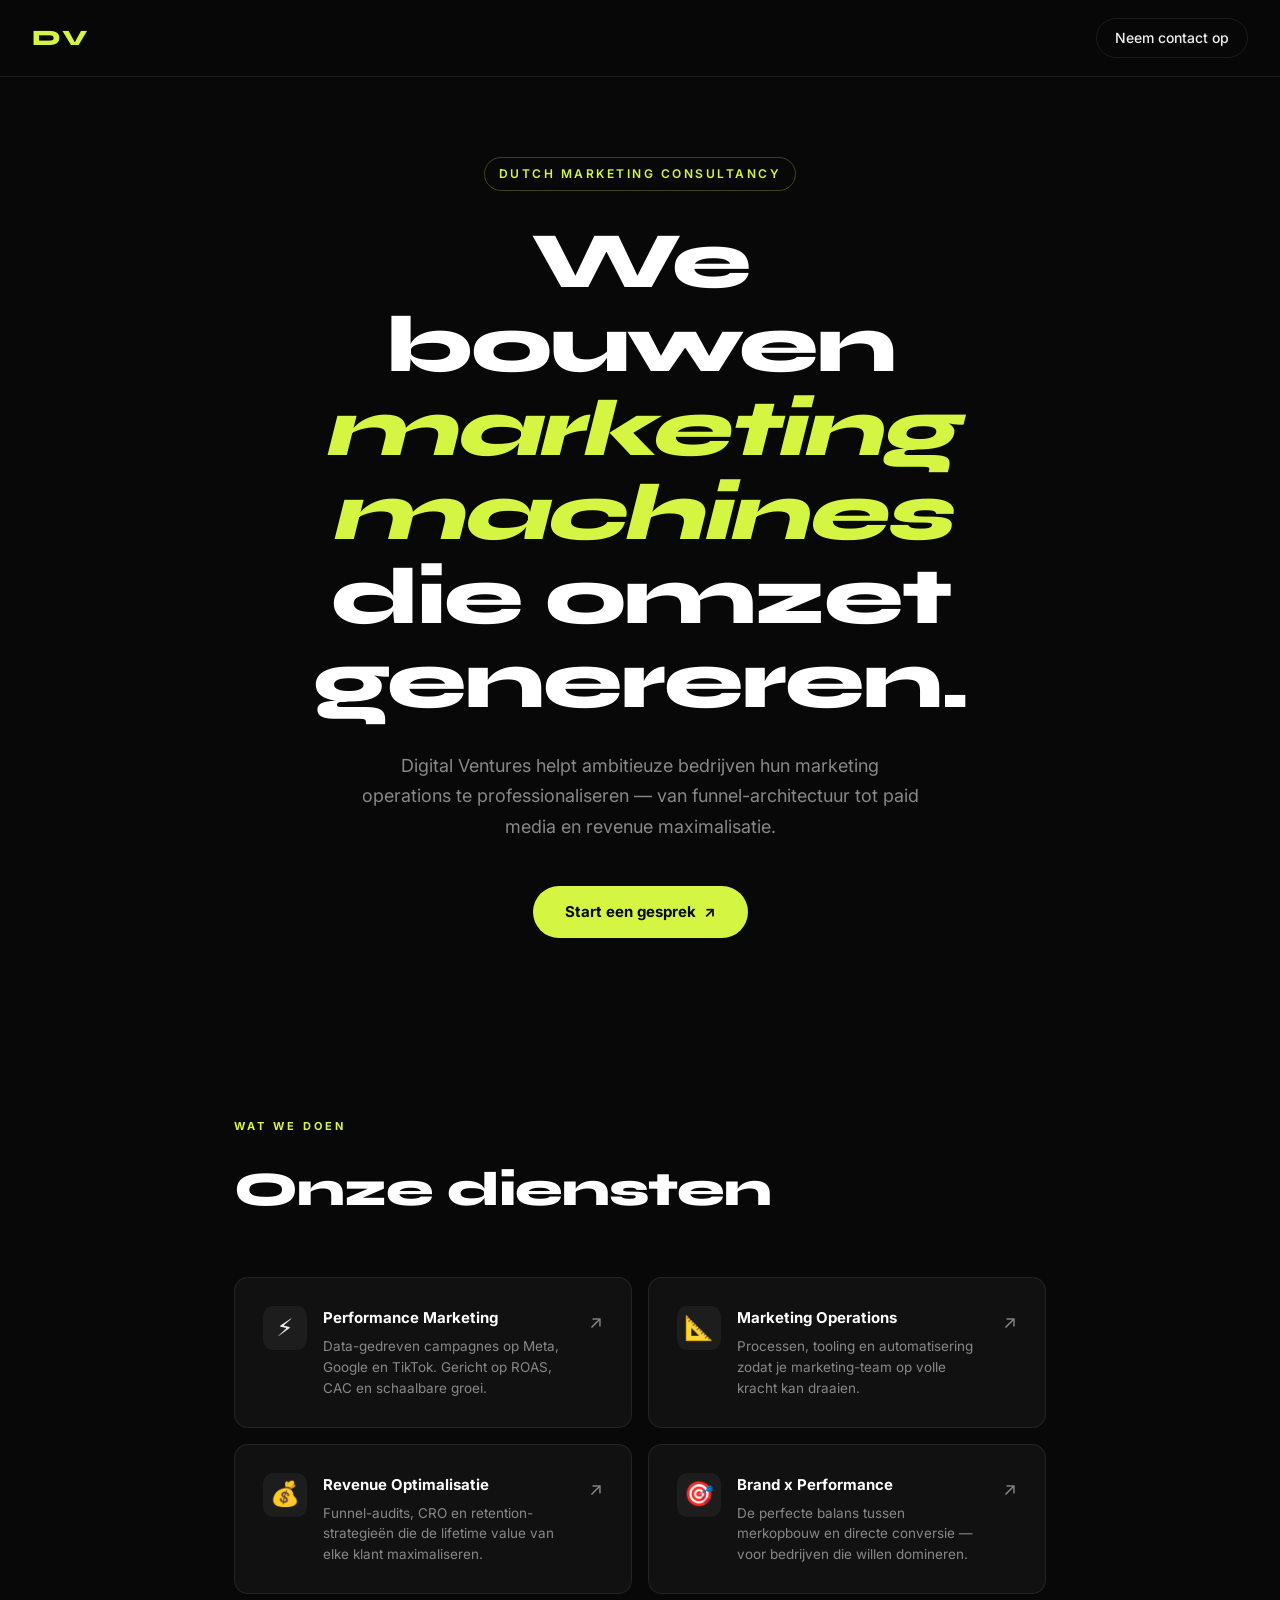
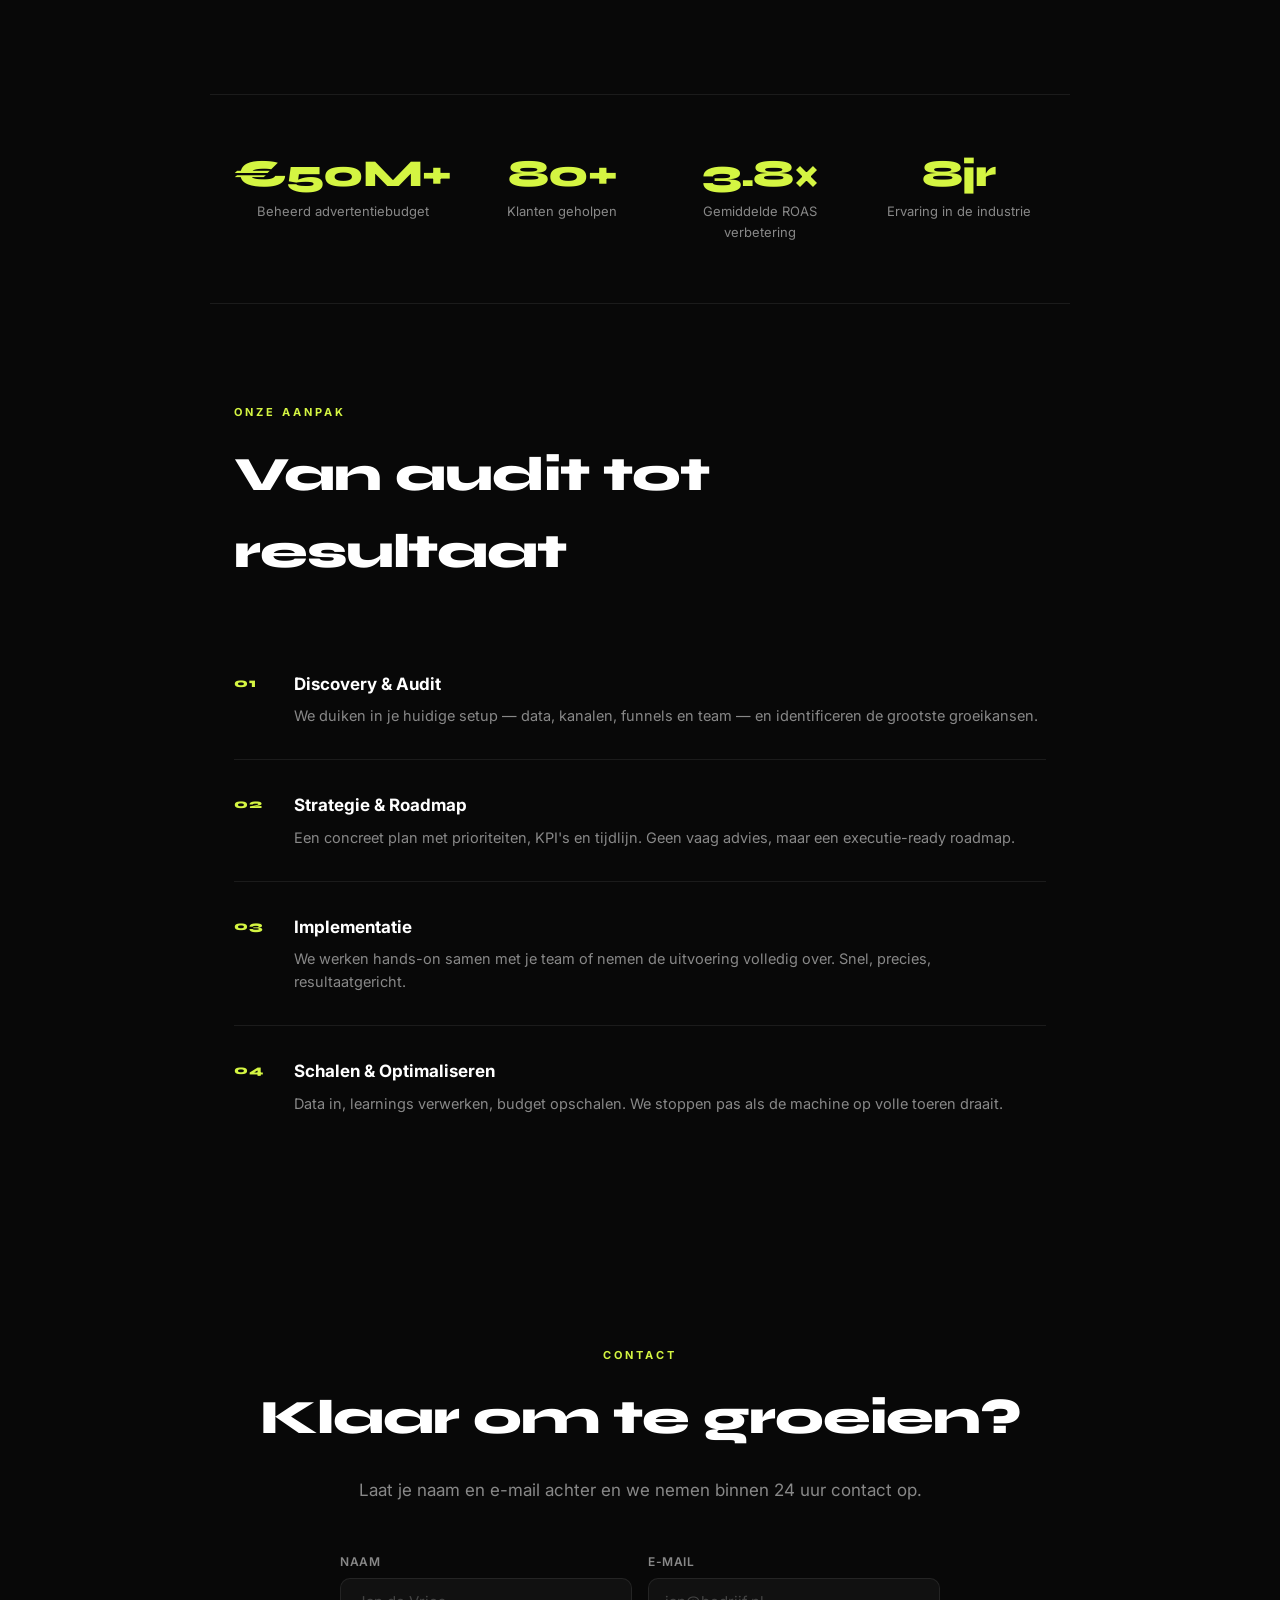
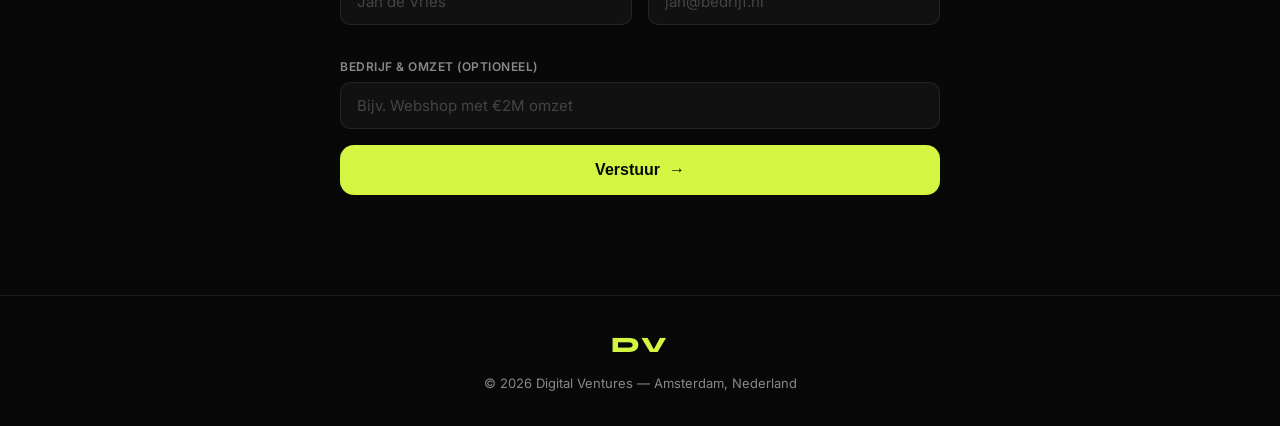
==== index.html @ c2ed2580 "Initial commit: Digital Ventures website Dark-themed single-page site for Dutch marketing ops consul" ====
<!DOCTYPE html>
<html lang="nl">
<head>
  <meta charset="UTF-8" />
  <meta name="viewport" content="width=device-width, initial-scale=1.0" />
  <title>Digital Ventures — High-Revenue Marketing Ops</title>
  <link rel="stylesheet" href="style.css" />
  <link rel="preconnect" href="https://fonts.googleapis.com" />
  <link rel="preconnect" href="https://fonts.gstatic.com" crossorigin />
  <link href="https://fonts.googleapis.com/css2?family=Inter:wght@300;400;500;600;700&family=Syne:wght@700;800&display=swap" rel="stylesheet" />
</head>
<body>

  <!-- NAV -->
  <nav>
    <span class="logo">DV</span>
    <a href="#contact" class="nav-cta">Neem contact op</a>
  </nav>

  <!-- HERO -->
  <section class="hero">
    <div class="hero-inner">
      <p class="eyebrow">Dutch Marketing Consultancy</p>
      <h1>We bouwen<br /><em>marketing machines</em><br />die omzet genereren.</h1>
      <p class="subtitle">Digital Ventures helpt ambitieuze bedrijven hun marketing operations te professionaliseren — van funnel-architectuur tot paid media en revenue maximalisatie.</p>
      <a href="#contact" class="btn-primary">Start een gesprek &nbsp;↗</a>
    </div>
  </section>

  <!-- SERVICES -->
  <section class="section" id="services">
    <p class="section-label">Wat we doen</p>
    <h2>Onze diensten</h2>
    <div class="cards">

      <div class="card">
        <div class="card-icon">⚡</div>
        <div class="card-body">
          <h3>Performance Marketing</h3>
          <p>Data-gedreven campagnes op Meta, Google en TikTok. Gericht op ROAS, CAC en schaalbare groei.</p>
        </div>
        <span class="arrow">↗</span>
      </div>

      <div class="card">
        <div class="card-icon">📐</div>
        <div class="card-body">
          <h3>Marketing Operations</h3>
          <p>Processen, tooling en automatisering zodat je marketing-team op volle kracht kan draaien.</p>
        </div>
        <span class="arrow">↗</span>
      </div>

      <div class="card">
        <div class="card-icon">💰</div>
        <div class="card-body">
          <h3>Revenue Optimalisatie</h3>
          <p>Funnel-audits, CRO en retention-strategieën die de lifetime value van elke klant maximaliseren.</p>
        </div>
        <span class="arrow">↗</span>
      </div>

      <div class="card">
        <div class="card-icon">🎯</div>
        <div class="card-body">
          <h3>Brand x Performance</h3>
          <p>De perfecte balans tussen merkopbouw en directe conversie — voor bedrijven die willen domineren.</p>
        </div>
        <span class="arrow">↗</span>
      </div>

    </div>
  </section>

  <!-- STATS -->
  <section class="section stats-section">
    <div class="stats">
      <div class="stat">
        <span class="stat-num">€50M+</span>
        <span class="stat-label">Beheerd advertentiebudget</span>
      </div>
      <div class="stat">
        <span class="stat-num">80+</span>
        <span class="stat-label">Klanten geholpen</span>
      </div>
      <div class="stat">
        <span class="stat-num">3.8×</span>
        <span class="stat-label">Gemiddelde ROAS verbetering</span>
      </div>
      <div class="stat">
        <span class="stat-num">8jr</span>
        <span class="stat-label">Ervaring in de industrie</span>
      </div>
    </div>
  </section>

  <!-- HOW IT WORKS -->
  <section class="section" id="aanpak">
    <p class="section-label">Onze aanpak</p>
    <h2>Van audit tot resultaat</h2>
    <div class="steps">
      <div class="step">
        <span class="step-num">01</span>
        <div>
          <h4>Discovery &amp; Audit</h4>
          <p>We duiken in je huidige setup — data, kanalen, funnels en team — en identificeren de grootste groeikansen.</p>
        </div>
      </div>
      <div class="step">
        <span class="step-num">02</span>
        <div>
          <h4>Strategie &amp; Roadmap</h4>
          <p>Een concreet plan met prioriteiten, KPI's en tijdlijn. Geen vaag advies, maar een executie-ready roadmap.</p>
        </div>
      </div>
      <div class="step">
        <span class="step-num">03</span>
        <div>
          <h4>Implementatie</h4>
          <p>We werken hands-on samen met je team of nemen de uitvoering volledig over. Snel, precies, resultaatgericht.</p>
        </div>
      </div>
      <div class="step">
        <span class="step-num">04</span>
        <div>
          <h4>Schalen &amp; Optimaliseren</h4>
          <p>Data in, learnings verwerken, budget opschalen. We stoppen pas als de machine op volle toeren draait.</p>
        </div>
      </div>
    </div>
  </section>

  <!-- CONTACT -->
  <section class="section contact-section" id="contact">
    <p class="section-label">Contact</p>
    <h2>Klaar om te groeien?</h2>
    <p class="contact-sub">Laat je naam en e-mail achter en we nemen binnen 24 uur contact op.</p>
    <form class="contact-form" onsubmit="handleSubmit(event)">
      <div class="form-row">
        <div class="form-group">
          <label for="name">Naam</label>
          <input type="text" id="name" placeholder="Jan de Vries" required />
        </div>
        <div class="form-group">
          <label for="email">E-mail</label>
          <input type="email" id="email" placeholder="jan@bedrijf.nl" required />
        </div>
      </div>
      <div class="form-group">
        <label for="company">Bedrijf &amp; omzet (optioneel)</label>
        <input type="text" id="company" placeholder="Bijv. Webshop met €2M omzet" />
      </div>
      <button type="submit" class="btn-primary full-width">Verstuur &nbsp;→</button>
      <p class="form-success" id="form-success">Bedankt! We nemen snel contact op.</p>
    </form>
  </section>

  <!-- FOOTER -->
  <footer>
    <span class="logo">DV</span>
    <p>© 2026 Digital Ventures — Amsterdam, Nederland</p>
  </footer>

  <script>
    function handleSubmit(e) {
      e.preventDefault();
      document.getElementById('form-success').style.display = 'block';
      e.target.reset();
    }
  </script>

</body>
</html>
---- style.css ----
/* ── Reset & Base ── */
*, *::before, *::after { box-sizing: border-box; margin: 0; padding: 0; }

:root {
  --bg: #080808;
  --bg-card: #111111;
  --bg-card-hover: #181818;
  --border: rgba(255,255,255,0.08);
  --text: #f0f0f0;
  --muted: #888;
  --accent: #d4f542;      /* lime yellow — high-energy accent */
  --accent-dark: #b8d930;
  --radius: 14px;
  --max: 860px;
}

html { scroll-behavior: smooth; }

body {
  background: var(--bg);
  color: var(--text);
  font-family: 'Inter', system-ui, sans-serif;
  font-size: 16px;
  line-height: 1.6;
  -webkit-font-smoothing: antialiased;
}

/* ── Nav ── */
nav {
  position: sticky;
  top: 0;
  z-index: 100;
  display: flex;
  align-items: center;
  justify-content: space-between;
  padding: 18px 32px;
  background: rgba(8,8,8,0.85);
  backdrop-filter: blur(12px);
  border-bottom: 1px solid var(--border);
}

.logo {
  font-family: 'Syne', sans-serif;
  font-size: 22px;
  font-weight: 800;
  color: var(--accent);
  letter-spacing: 2px;
}

.nav-cta {
  font-size: 14px;
  font-weight: 500;
  color: var(--text);
  text-decoration: none;
  padding: 8px 18px;
  border: 1px solid var(--border);
  border-radius: 100px;
  transition: border-color 0.2s, color 0.2s;
}
.nav-cta:hover { border-color: var(--accent); color: var(--accent); }

/* ── Hero ── */
.hero {
  min-height: 88vh;
  display: flex;
  align-items: center;
  justify-content: center;
  padding: 80px 24px;
  text-align: center;
}

.hero-inner { max-width: 720px; }

.eyebrow {
  display: inline-block;
  font-size: 12px;
  font-weight: 600;
  letter-spacing: 2.5px;
  text-transform: uppercase;
  color: var(--accent);
  margin-bottom: 28px;
  padding: 6px 14px;
  border: 1px solid rgba(212,245,66,0.25);
  border-radius: 100px;
}

h1 {
  font-family: 'Syne', sans-serif;
  font-size: clamp(42px, 7vw, 80px);
  font-weight: 800;
  line-height: 1.05;
  letter-spacing: -2px;
  color: #fff;
  margin-bottom: 28px;
}

h1 em {
  font-style: italic;
  color: var(--accent);
}

.subtitle {
  font-size: 18px;
  color: var(--muted);
  max-width: 560px;
  margin: 0 auto 44px;
  line-height: 1.7;
}

/* ── Buttons ── */
.btn-primary {
  display: inline-block;
  background: var(--accent);
  color: #080808;
  font-size: 15px;
  font-weight: 700;
  text-decoration: none;
  padding: 14px 32px;
  border-radius: 100px;
  border: none;
  cursor: pointer;
  transition: background 0.2s, transform 0.15s;
}
.btn-primary:hover { background: var(--accent-dark); transform: translateY(-1px); }
.btn-primary.full-width { display: block; width: 100%; text-align: center; padding: 16px; border-radius: var(--radius); font-size: 16px; }

/* ── Sections ── */
.section {
  max-width: var(--max);
  margin: 0 auto;
  padding: 100px 24px;
}

.section-label {
  font-size: 11px;
  font-weight: 700;
  letter-spacing: 3px;
  text-transform: uppercase;
  color: var(--accent);
  margin-bottom: 16px;
}

h2 {
  font-family: 'Syne', sans-serif;
  font-size: clamp(30px, 4vw, 48px);
  font-weight: 800;
  letter-spacing: -1px;
  color: #fff;
  margin-bottom: 48px;
}

/* ── Cards ── */
.cards {
  display: grid;
  grid-template-columns: 1fr 1fr;
  gap: 16px;
}

@media (max-width: 600px) {
  .cards { grid-template-columns: 1fr; }
}

.card {
  display: flex;
  align-items: flex-start;
  gap: 16px;
  background: var(--bg-card);
  border: 1px solid var(--border);
  border-radius: var(--radius);
  padding: 28px;
  cursor: pointer;
  transition: background 0.2s, border-color 0.2s, transform 0.15s;
}
.card:hover {
  background: var(--bg-card-hover);
  border-color: rgba(212,245,66,0.2);
  transform: translateY(-2px);
}

.card-icon {
  font-size: 24px;
  flex-shrink: 0;
  width: 44px;
  height: 44px;
  display: flex;
  align-items: center;
  justify-content: center;
  background: rgba(255,255,255,0.05);
  border-radius: 10px;
}

.card-body { flex: 1; }

.card h3 {
  font-size: 15px;
  font-weight: 700;
  color: #fff;
  margin-bottom: 6px;
}

.card p {
  font-size: 13.5px;
  color: var(--muted);
  line-height: 1.55;
}

.arrow {
  color: var(--muted);
  font-size: 18px;
  flex-shrink: 0;
  margin-top: 2px;
  transition: color 0.2s;
}
.card:hover .arrow { color: var(--accent); }

/* ── Stats ── */
.stats-section {
  border-top: 1px solid var(--border);
  border-bottom: 1px solid var(--border);
  padding: 60px 24px;
}

.stats {
  display: grid;
  grid-template-columns: repeat(4, 1fr);
  gap: 24px;
  text-align: center;
}

@media (max-width: 600px) {
  .stats { grid-template-columns: 1fr 1fr; }
}

.stat-num {
  display: block;
  font-family: 'Syne', sans-serif;
  font-size: 38px;
  font-weight: 800;
  color: var(--accent);
  letter-spacing: -1px;
  line-height: 1;
  margin-bottom: 8px;
}

.stat-label {
  display: block;
  font-size: 13px;
  color: var(--muted);
}

/* ── Steps ── */
.steps {
  display: flex;
  flex-direction: column;
  gap: 0;
}

.step {
  display: flex;
  gap: 28px;
  align-items: flex-start;
  padding: 32px 0;
  border-bottom: 1px solid var(--border);
}
.step:last-child { border-bottom: none; }

.step-num {
  font-family: 'Syne', sans-serif;
  font-size: 13px;
  font-weight: 800;
  color: var(--accent);
  letter-spacing: 1px;
  flex-shrink: 0;
  width: 32px;
  margin-top: 2px;
}

.step h4 {
  font-size: 17px;
  font-weight: 700;
  color: #fff;
  margin-bottom: 6px;
}

.step p {
  font-size: 14.5px;
  color: var(--muted);
  line-height: 1.6;
}

/* ── Contact ── */
.contact-section {
  text-align: center;
}

.contact-sub {
  font-size: 17px;
  color: var(--muted);
  margin-top: -28px;
  margin-bottom: 48px;
}

.contact-form {
  max-width: 600px;
  margin: 0 auto;
  text-align: left;
}

.form-row {
  display: grid;
  grid-template-columns: 1fr 1fr;
  gap: 16px;
  margin-bottom: 16px;
}

@media (max-width: 560px) {
  .form-row { grid-template-columns: 1fr; }
}

.form-group {
  display: flex;
  flex-direction: column;
  gap: 6px;
  margin-bottom: 16px;
}

label {
  font-size: 12px;
  font-weight: 600;
  letter-spacing: 0.5px;
  color: var(--muted);
  text-transform: uppercase;
}

input {
  background: var(--bg-card);
  border: 1px solid var(--border);
  border-radius: 10px;
  padding: 13px 16px;
  color: var(--text);
  font-size: 15px;
  font-family: inherit;
  outline: none;
  transition: border-color 0.2s;
}
input::placeholder { color: #444; }
input:focus { border-color: rgba(212,245,66,0.4); }

.form-success {
  display: none;
  text-align: center;
  margin-top: 16px;
  color: var(--accent);
  font-size: 14px;
  font-weight: 600;
}

/* ── Footer ── */
footer {
  border-top: 1px solid var(--border);
  padding: 32px 24px;
  text-align: center;
  display: flex;
  flex-direction: column;
  align-items: center;
  gap: 10px;
}

footer p {
  font-size: 13px;
  color: var(--muted);
}
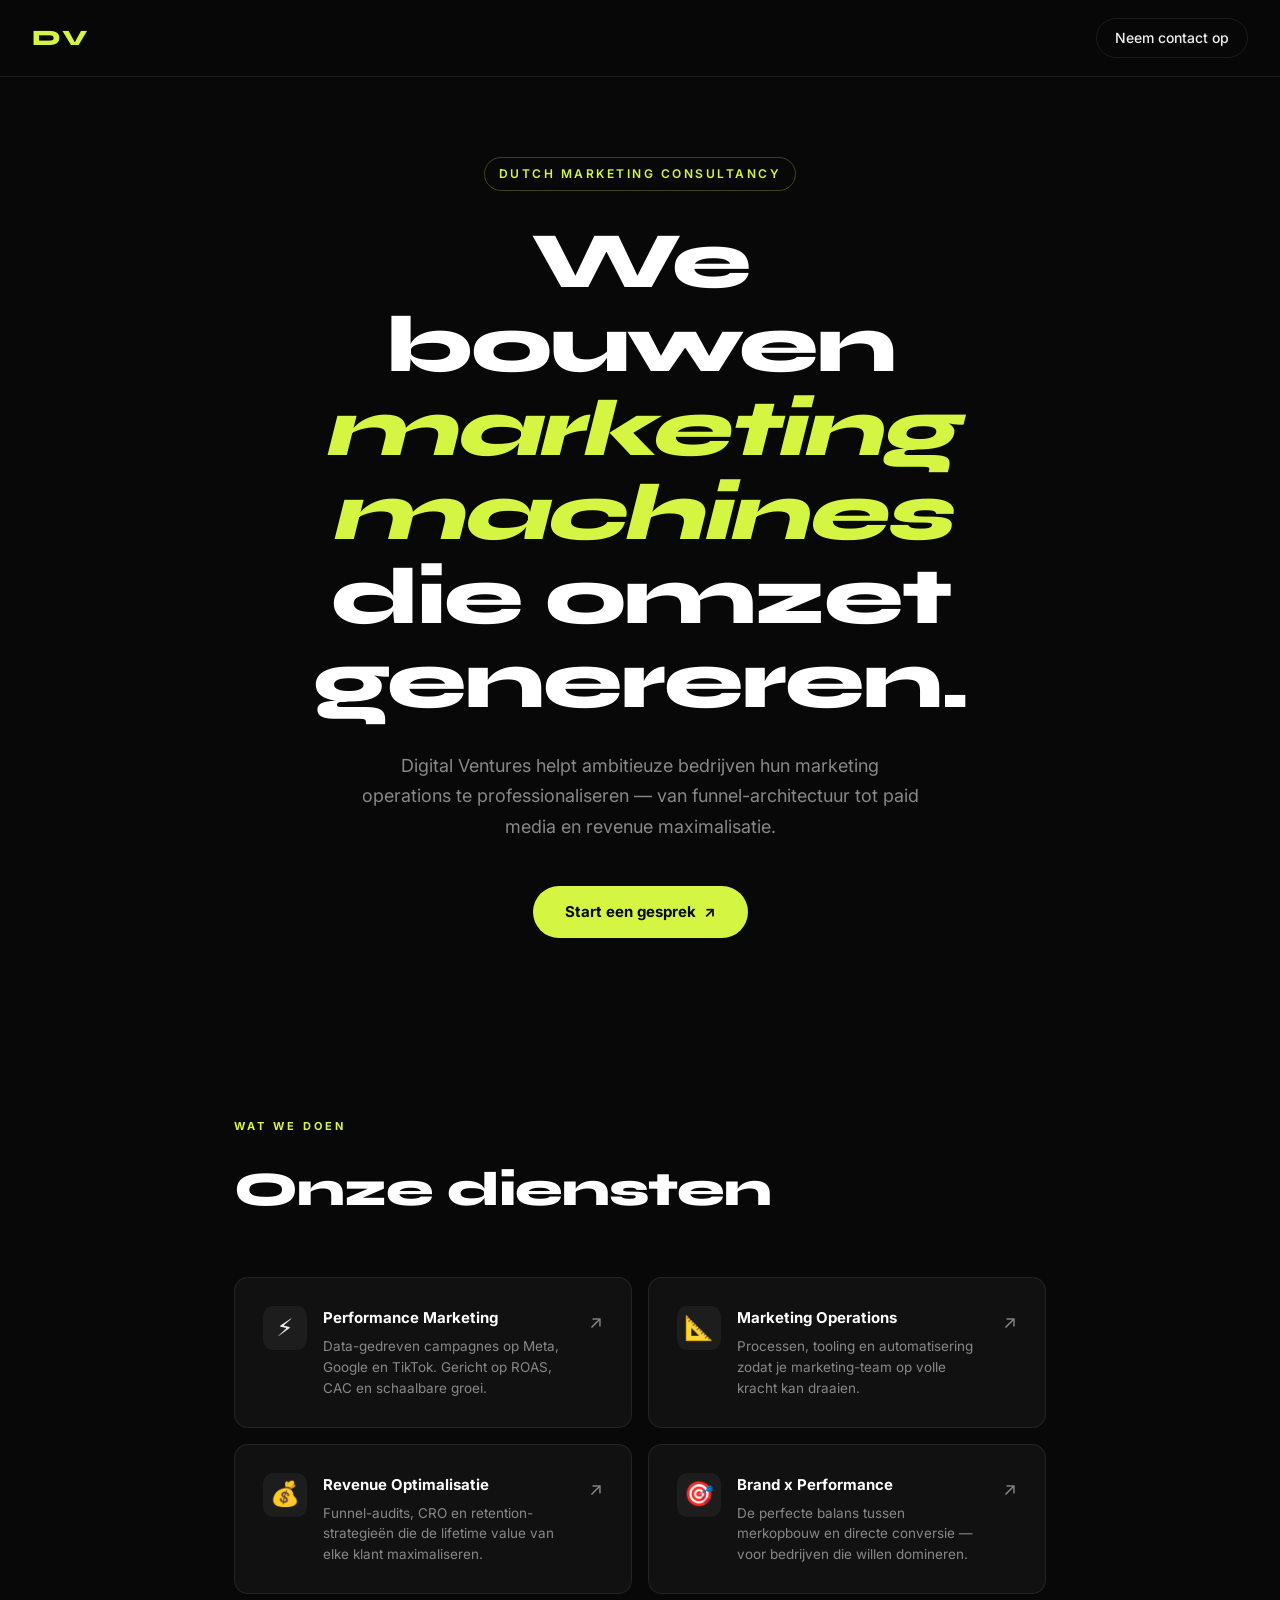
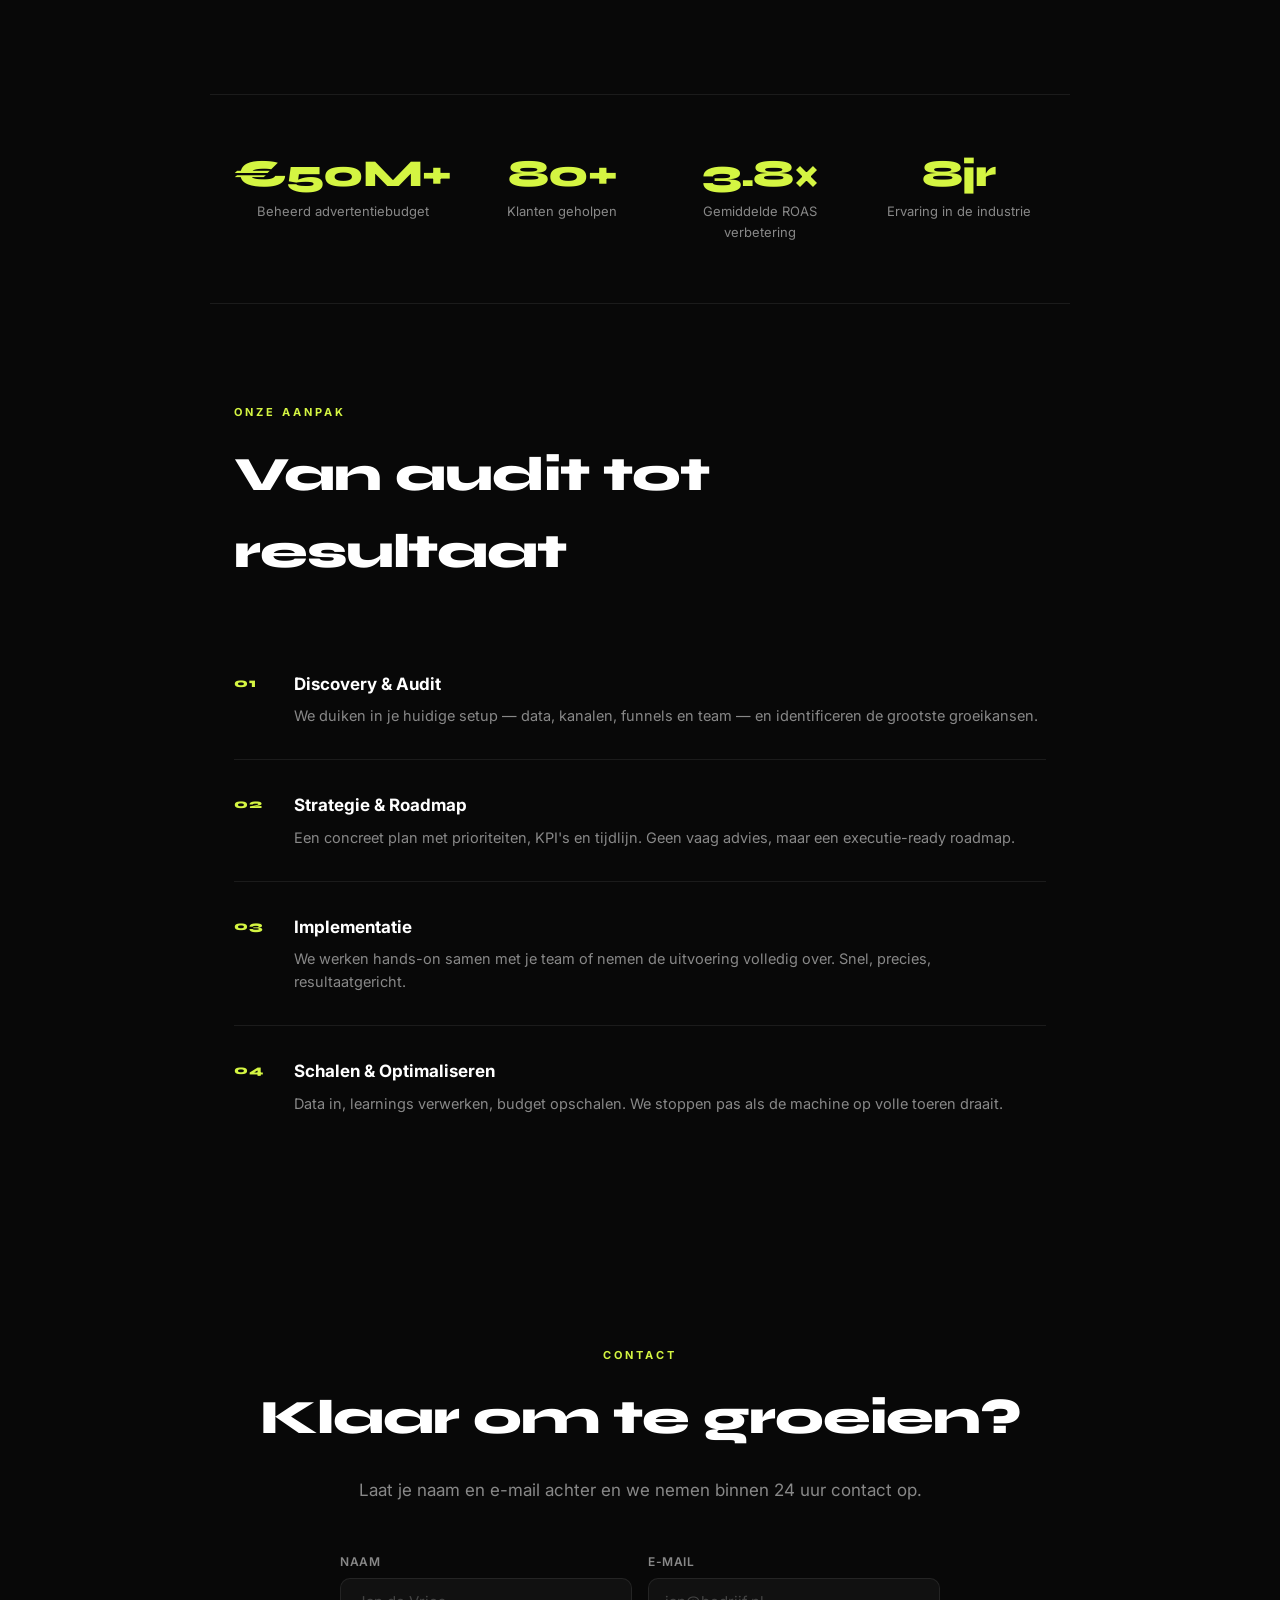
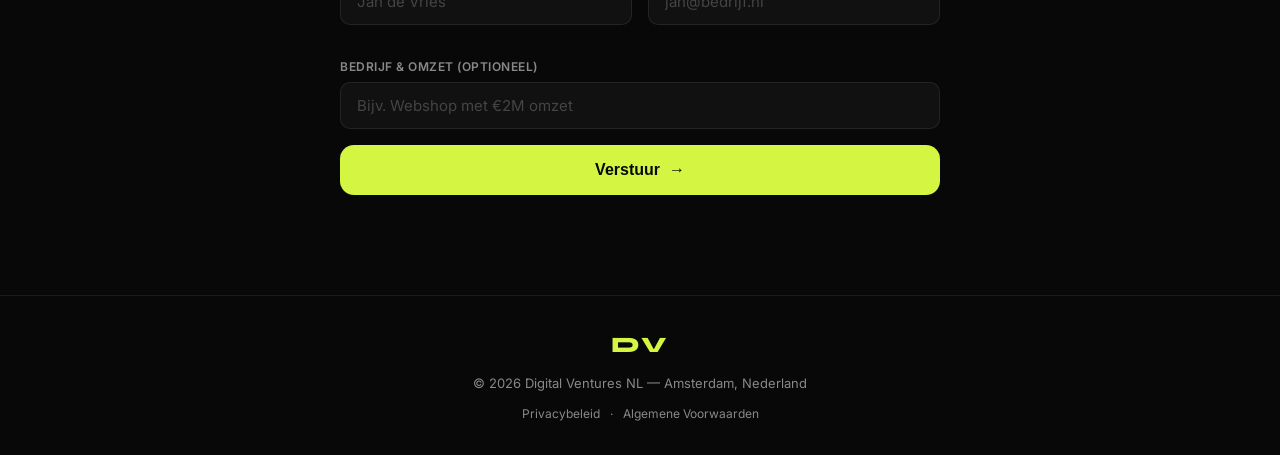
==== commit f0061ec4: "Add footer update and legal pages - Update footer to 'Digital Ventures NL' - Add privacy policy page" ====
--- a/index.html
+++ b/index.html
@@ -158,7 +158,12 @@
   <!-- FOOTER -->
   <footer>
     <span class="logo">DV</span>
-    <p>© 2026 Digital Ventures — Amsterdam, Nederland</p>
+    <p>© 2026 Digital Ventures NL — Amsterdam, Nederland</p>
+    <div class="footer-links">
+      <a href="/privacy-policy.html">Privacybeleid</a>
+      <span>·</span>
+      <a href="/terms.html">Algemene Voorwaarden</a>
+    </div>
   </footer>
 
   <script>
--- a/style.css
+++ b/style.css
@@ -370,3 +370,71 @@
   font-size: 13px;
   color: var(--muted);
 }
+
+.footer-links {
+  display: flex;
+  align-items: center;
+  gap: 10px;
+  font-size: 12px;
+  color: var(--muted);
+}
+
+.footer-links a {
+  color: var(--muted);
+  text-decoration: none;
+  transition: color 0.2s;
+}
+.footer-links a:hover { color: var(--accent); }
+
+/* ── Legal pages ── */
+.legal {
+  max-width: 680px;
+  margin: 0 auto;
+  padding: 80px 24px 120px;
+}
+
+.legal h1 {
+  font-family: 'Syne', sans-serif;
+  font-size: 40px;
+  font-weight: 800;
+  letter-spacing: -1px;
+  color: #fff;
+  margin-bottom: 8px;
+}
+
+.legal .updated {
+  font-size: 13px;
+  color: var(--muted);
+  margin-bottom: 56px;
+  display: block;
+}
+
+.legal h2 {
+  font-size: 18px;
+  font-weight: 700;
+  color: #fff;
+  margin-bottom: 10px;
+  letter-spacing: 0;
+}
+
+.legal p, .legal li {
+  font-size: 15px;
+  color: #aaa;
+  line-height: 1.75;
+  margin-bottom: 16px;
+}
+
+.legal ul {
+  padding-left: 20px;
+  margin-bottom: 16px;
+}
+
+.legal section {
+  margin-bottom: 48px;
+  padding-bottom: 48px;
+  border-bottom: 1px solid var(--border);
+}
+
+.legal section:last-child {
+  border-bottom: none;
+}
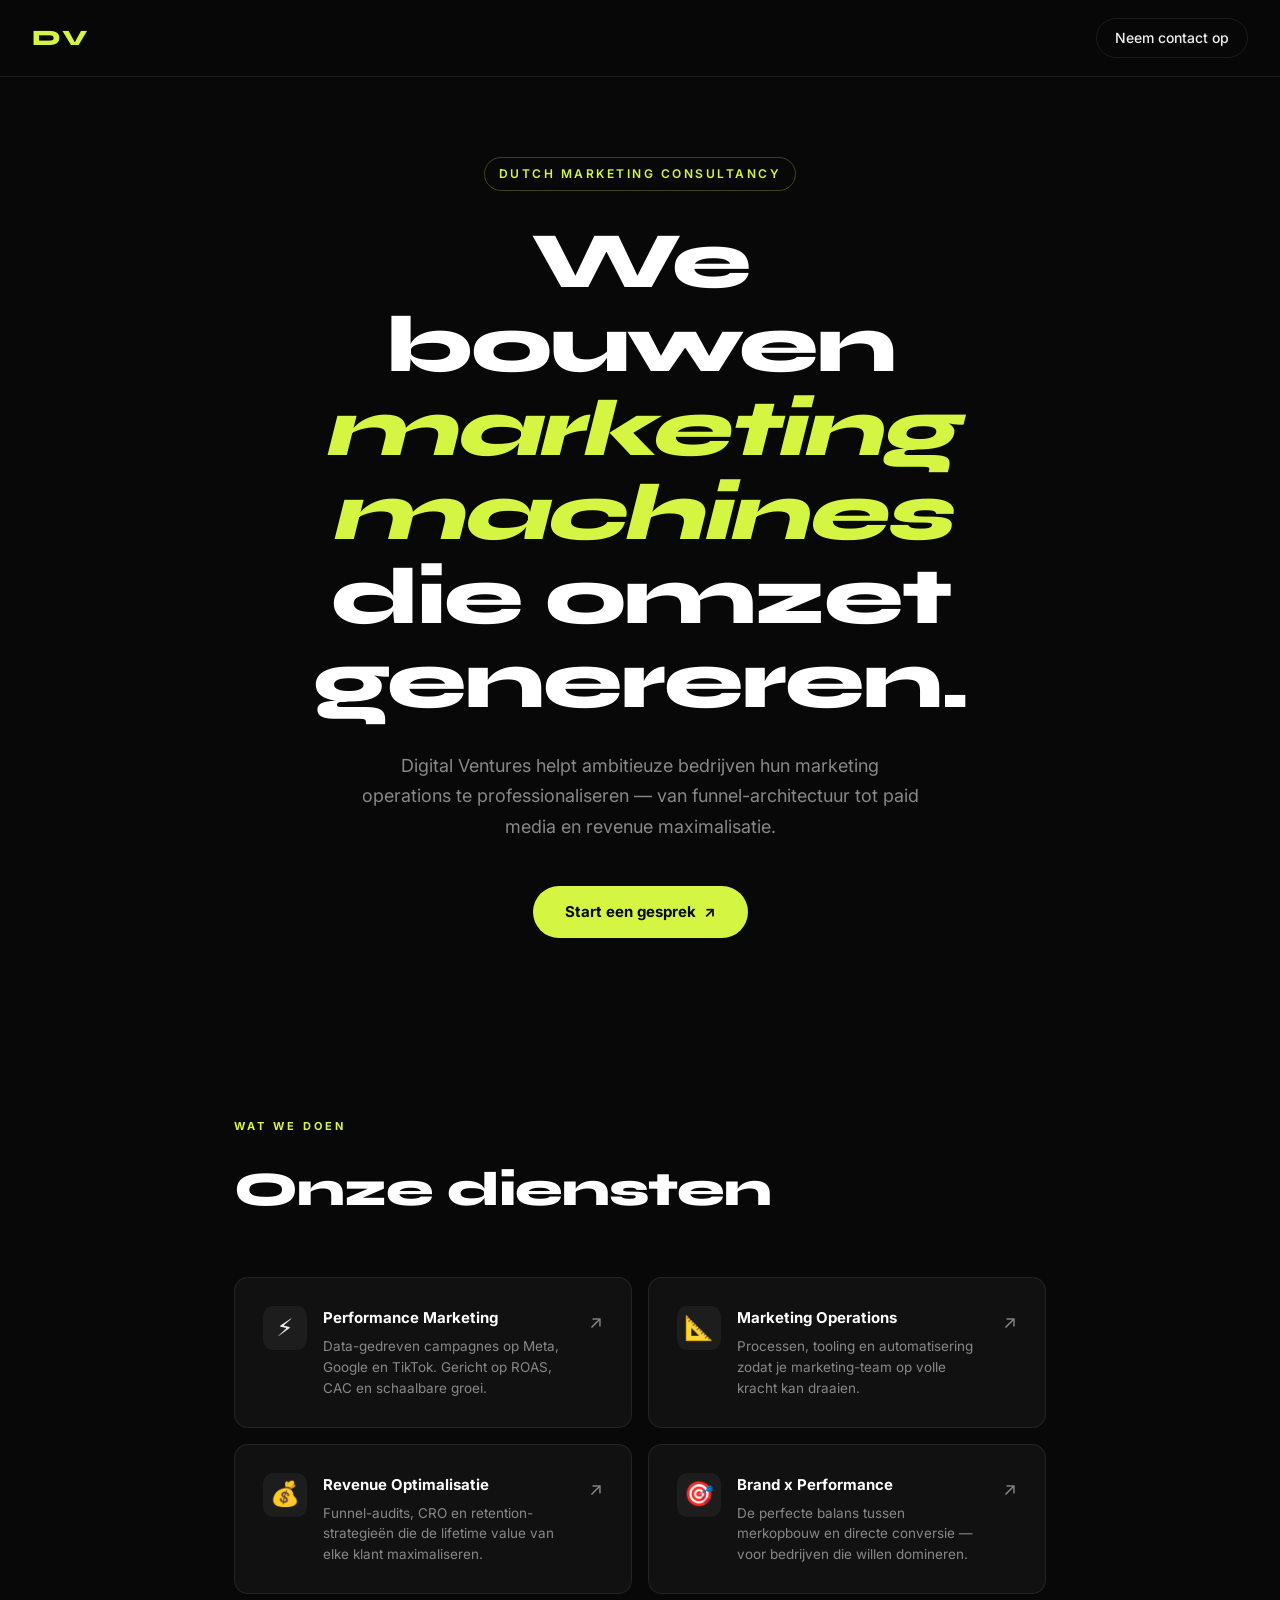
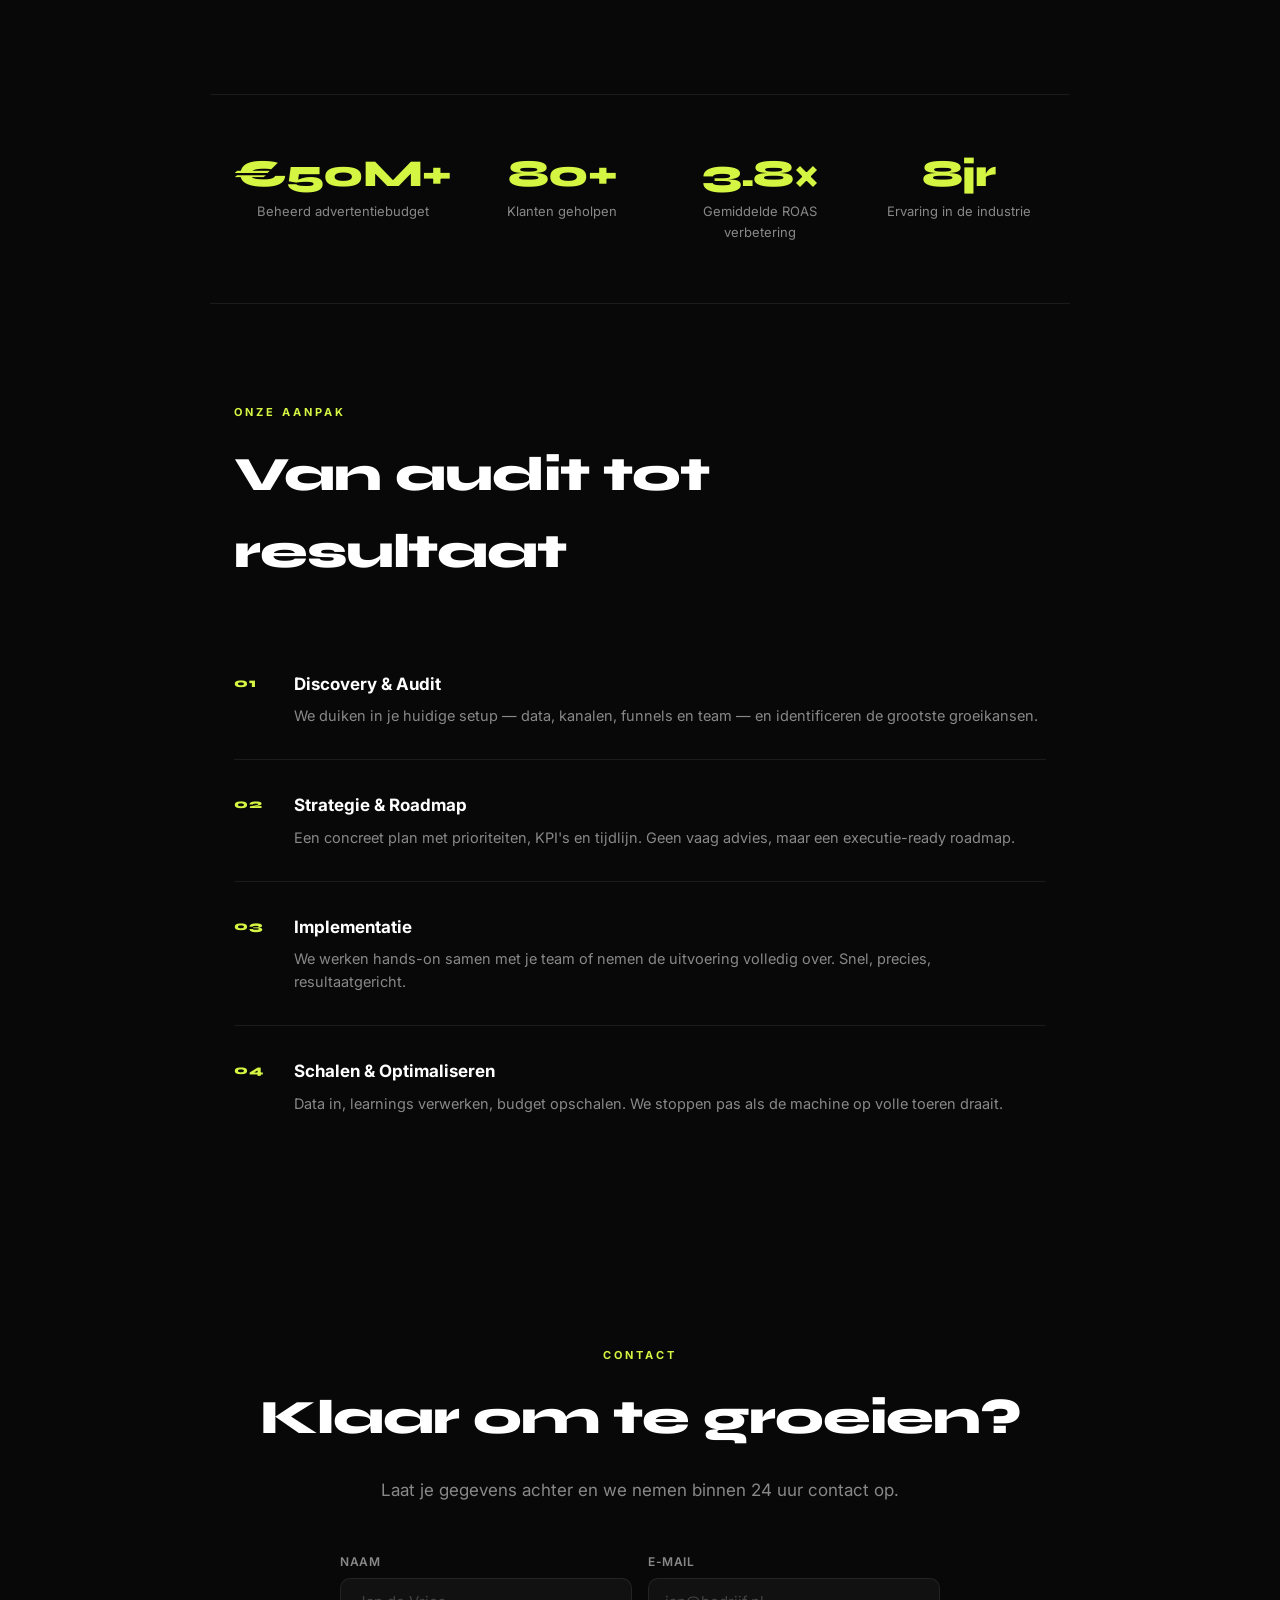
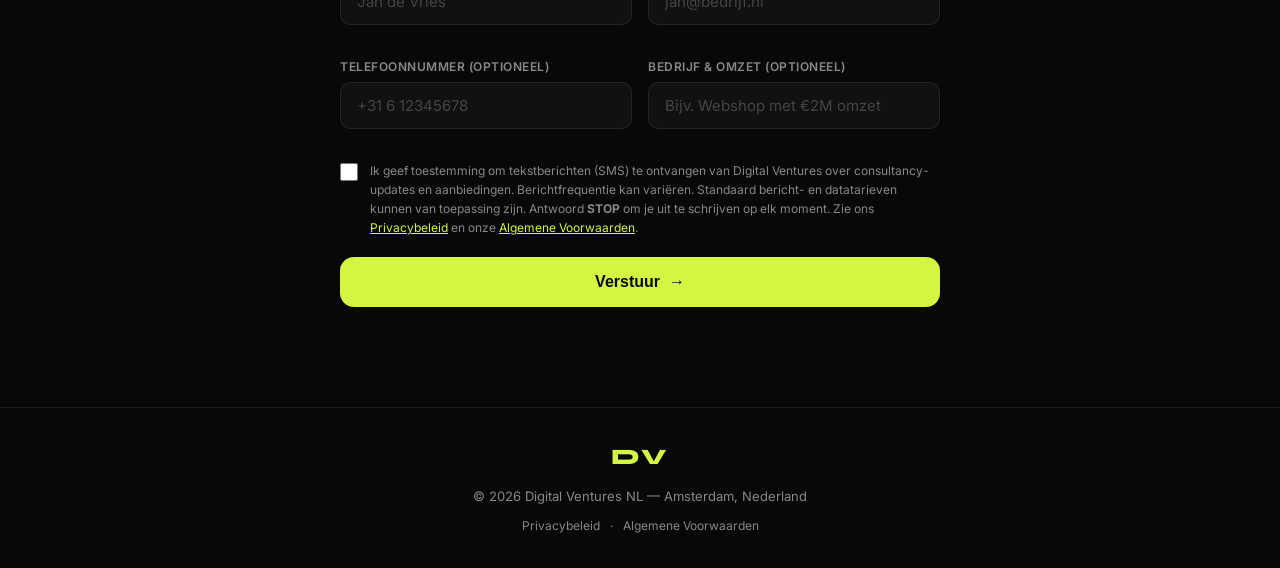
==== commit 04e8e905: "Add A2P-compliant SMS consent to contact form - Add optional phone number field - Add unchecked SMS " ====
--- a/index.html
+++ b/index.html
@@ -134,7 +134,7 @@
   <section class="section contact-section" id="contact">
     <p class="section-label">Contact</p>
     <h2>Klaar om te groeien?</h2>
-    <p class="contact-sub">Laat je naam en e-mail achter en we nemen binnen 24 uur contact op.</p>
+    <p class="contact-sub">Laat je gegevens achter en we nemen binnen 24 uur contact op.</p>
     <form class="contact-form" onsubmit="handleSubmit(event)">
       <div class="form-row">
         <div class="form-group">
@@ -146,9 +146,23 @@
           <input type="email" id="email" placeholder="jan@bedrijf.nl" required />
         </div>
       </div>
-      <div class="form-group">
-        <label for="company">Bedrijf &amp; omzet (optioneel)</label>
-        <input type="text" id="company" placeholder="Bijv. Webshop met €2M omzet" />
+      <div class="form-row">
+        <div class="form-group">
+          <label for="phone">Telefoonnummer (optioneel)</label>
+          <input type="tel" id="phone" placeholder="+31 6 12345678" />
+        </div>
+        <div class="form-group">
+          <label for="company">Bedrijf &amp; omzet (optioneel)</label>
+          <input type="text" id="company" placeholder="Bijv. Webshop met €2M omzet" />
+        </div>
+      </div>
+      <div class="form-group form-group--checkbox">
+        <label class="checkbox-label">
+          <input type="checkbox" id="sms-consent" name="sms-consent" />
+          <span>
+            Ik geef toestemming om tekstberichten (SMS) te ontvangen van Digital Ventures over consultancy-updates en aanbiedingen. Berichtfrequentie kan variëren. Standaard bericht- en datatarieven kunnen van toepassing zijn. Antwoord <strong>STOP</strong> om je uit te schrijven op elk moment. Zie ons <a href="/privacy-policy.html">Privacybeleid</a> en onze <a href="/terms.html">Algemene Voorwaarden</a>.
+          </span>
+        </label>
       </div>
       <button type="submit" class="btn-primary full-width">Verstuur &nbsp;→</button>
       <p class="form-success" id="form-success">Bedankt! We nemen snel contact op.</p>
--- a/style.css
+++ b/style.css
@@ -346,6 +346,44 @@
 input::placeholder { color: #444; }
 input:focus { border-color: rgba(212,245,66,0.4); }
 
+.form-group--checkbox {
+  margin-bottom: 20px;
+}
+
+.checkbox-label {
+  display: flex;
+  align-items: flex-start;
+  gap: 12px;
+  cursor: pointer;
+}
+
+.checkbox-label input[type="checkbox"] {
+  width: 18px;
+  height: 18px;
+  min-width: 18px;
+  margin-top: 2px;
+  accent-color: var(--accent);
+  cursor: pointer;
+  border-radius: 4px;
+  background: none;
+  border: none;
+  padding: 0;
+}
+
+.checkbox-label span {
+  font-size: 12px;
+  color: var(--muted);
+  line-height: 1.6;
+  text-transform: none;
+  font-weight: 400;
+  letter-spacing: 0;
+}
+
+.checkbox-label span a {
+  color: var(--accent);
+  text-decoration: underline;
+}
+
 .form-success {
   display: none;
   text-align: center;
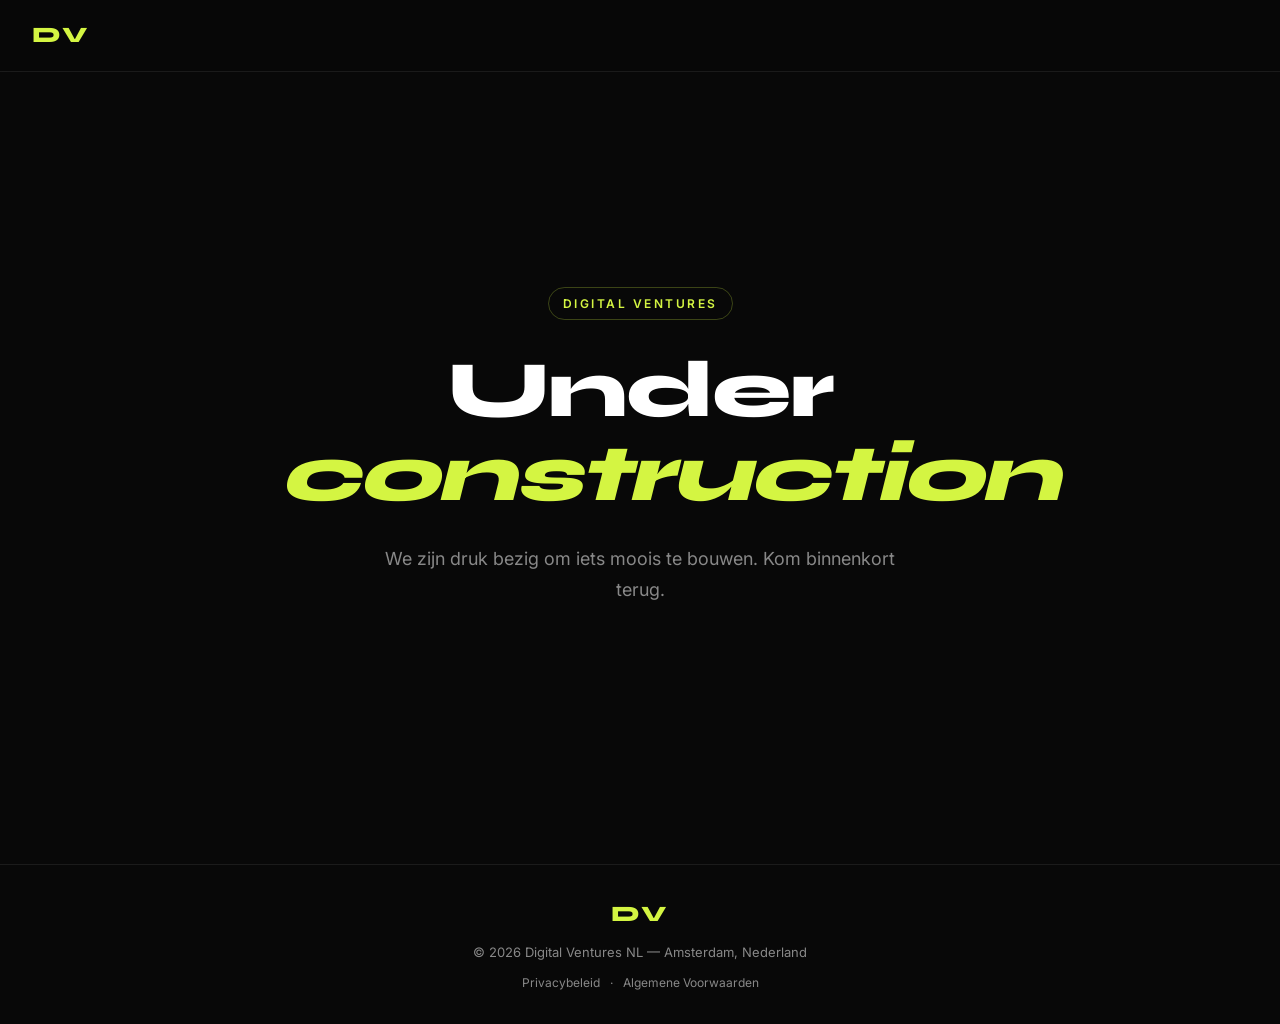
==== commit e4f8cedc: "Replace landing page with under construction notice Co-Authored-By: Claude Opus 4.8 (1M context) <no" ====
--- a/index.html
+++ b/index.html
@@ -3,7 +3,7 @@
 <head>
   <meta charset="UTF-8" />
   <meta name="viewport" content="width=device-width, initial-scale=1.0" />
-  <title>Digital Ventures — High-Revenue Marketing Ops</title>
+  <title>Digital Ventures — Under Construction</title>
   <link rel="stylesheet" href="style.css" />
   <link rel="preconnect" href="https://fonts.googleapis.com" />
   <link rel="preconnect" href="https://fonts.gstatic.com" crossorigin />
@@ -14,159 +14,15 @@
   <!-- NAV -->
   <nav>
     <span class="logo">DV</span>
-    <a href="#contact" class="nav-cta">Neem contact op</a>
   </nav>
 
-  <!-- HERO -->
+  <!-- UNDER CONSTRUCTION -->
   <section class="hero">
     <div class="hero-inner">
-      <p class="eyebrow">Dutch Marketing Consultancy</p>
-      <h1>We bouwen<br /><em>marketing machines</em><br />die omzet genereren.</h1>
-      <p class="subtitle">Digital Ventures helpt ambitieuze bedrijven hun marketing operations te professionaliseren — van funnel-architectuur tot paid media en revenue maximalisatie.</p>
-      <a href="#contact" class="btn-primary">Start een gesprek &nbsp;↗</a>
+      <p class="eyebrow">Digital Ventures</p>
+      <h1>Under<br /><em>construction</em></h1>
+      <p class="subtitle">We zijn druk bezig om iets moois te bouwen. Kom binnenkort terug.</p>
     </div>
-  </section>
-
-  <!-- SERVICES -->
-  <section class="section" id="services">
-    <p class="section-label">Wat we doen</p>
-    <h2>Onze diensten</h2>
-    <div class="cards">
-
-      <div class="card">
-        <div class="card-icon">⚡</div>
-        <div class="card-body">
-          <h3>Performance Marketing</h3>
-          <p>Data-gedreven campagnes op Meta, Google en TikTok. Gericht op ROAS, CAC en schaalbare groei.</p>
-        </div>
-        <span class="arrow">↗</span>
-      </div>
-
-      <div class="card">
-        <div class="card-icon">📐</div>
-        <div class="card-body">
-          <h3>Marketing Operations</h3>
-          <p>Processen, tooling en automatisering zodat je marketing-team op volle kracht kan draaien.</p>
-        </div>
-        <span class="arrow">↗</span>
-      </div>
-
-      <div class="card">
-        <div class="card-icon">💰</div>
-        <div class="card-body">
-          <h3>Revenue Optimalisatie</h3>
-          <p>Funnel-audits, CRO en retention-strategieën die de lifetime value van elke klant maximaliseren.</p>
-        </div>
-        <span class="arrow">↗</span>
-      </div>
-
-      <div class="card">
-        <div class="card-icon">🎯</div>
-        <div class="card-body">
-          <h3>Brand x Performance</h3>
-          <p>De perfecte balans tussen merkopbouw en directe conversie — voor bedrijven die willen domineren.</p>
-        </div>
-        <span class="arrow">↗</span>
-      </div>
-
-    </div>
-  </section>
-
-  <!-- STATS -->
-  <section class="section stats-section">
-    <div class="stats">
-      <div class="stat">
-        <span class="stat-num">€50M+</span>
-        <span class="stat-label">Beheerd advertentiebudget</span>
-      </div>
-      <div class="stat">
-        <span class="stat-num">80+</span>
-        <span class="stat-label">Klanten geholpen</span>
-      </div>
-      <div class="stat">
-        <span class="stat-num">3.8×</span>
-        <span class="stat-label">Gemiddelde ROAS verbetering</span>
-      </div>
-      <div class="stat">
-        <span class="stat-num">8jr</span>
-        <span class="stat-label">Ervaring in de industrie</span>
-      </div>
-    </div>
-  </section>
-
-  <!-- HOW IT WORKS -->
-  <section class="section" id="aanpak">
-    <p class="section-label">Onze aanpak</p>
-    <h2>Van audit tot resultaat</h2>
-    <div class="steps">
-      <div class="step">
-        <span class="step-num">01</span>
-        <div>
-          <h4>Discovery &amp; Audit</h4>
-          <p>We duiken in je huidige setup — data, kanalen, funnels en team — en identificeren de grootste groeikansen.</p>
-        </div>
-      </div>
-      <div class="step">
-        <span class="step-num">02</span>
-        <div>
-          <h4>Strategie &amp; Roadmap</h4>
-          <p>Een concreet plan met prioriteiten, KPI's en tijdlijn. Geen vaag advies, maar een executie-ready roadmap.</p>
-        </div>
-      </div>
-      <div class="step">
-        <span class="step-num">03</span>
-        <div>
-          <h4>Implementatie</h4>
-          <p>We werken hands-on samen met je team of nemen de uitvoering volledig over. Snel, precies, resultaatgericht.</p>
-        </div>
-      </div>
-      <div class="step">
-        <span class="step-num">04</span>
-        <div>
-          <h4>Schalen &amp; Optimaliseren</h4>
-          <p>Data in, learnings verwerken, budget opschalen. We stoppen pas als de machine op volle toeren draait.</p>
-        </div>
-      </div>
-    </div>
-  </section>
-
-  <!-- CONTACT -->
-  <section class="section contact-section" id="contact">
-    <p class="section-label">Contact</p>
-    <h2>Klaar om te groeien?</h2>
-    <p class="contact-sub">Laat je gegevens achter en we nemen binnen 24 uur contact op.</p>
-    <form class="contact-form" onsubmit="handleSubmit(event)">
-      <div class="form-row">
-        <div class="form-group">
-          <label for="name">Naam</label>
-          <input type="text" id="name" placeholder="Jan de Vries" required />
-        </div>
-        <div class="form-group">
-          <label for="email">E-mail</label>
-          <input type="email" id="email" placeholder="jan@bedrijf.nl" required />
-        </div>
-      </div>
-      <div class="form-row">
-        <div class="form-group">
-          <label for="phone">Telefoonnummer (optioneel)</label>
-          <input type="tel" id="phone" placeholder="+31 6 12345678" />
-        </div>
-        <div class="form-group">
-          <label for="company">Bedrijf &amp; omzet (optioneel)</label>
-          <input type="text" id="company" placeholder="Bijv. Webshop met €2M omzet" />
-        </div>
-      </div>
-      <div class="form-group form-group--checkbox">
-        <label class="checkbox-label">
-          <input type="checkbox" id="sms-consent" name="sms-consent" />
-          <span>
-            Ik geef toestemming om tekstberichten (SMS) te ontvangen van Digital Ventures over consultancy-updates en aanbiedingen. Berichtfrequentie kan variëren. Standaard bericht- en datatarieven kunnen van toepassing zijn. Antwoord <strong>STOP</strong> om je uit te schrijven op elk moment. Zie ons <a href="/privacy-policy.html">Privacybeleid</a> en onze <a href="/terms.html">Algemene Voorwaarden</a>.
-          </span>
-        </label>
-      </div>
-      <button type="submit" class="btn-primary full-width">Verstuur &nbsp;→</button>
-      <p class="form-success" id="form-success">Bedankt! We nemen snel contact op.</p>
-    </form>
   </section>
 
   <!-- FOOTER -->
@@ -180,13 +36,5 @@
     </div>
   </footer>
 
-  <script>
-    function handleSubmit(e) {
-      e.preventDefault();
-      document.getElementById('form-success').style.display = 'block';
-      e.target.reset();
-    }
-  </script>
-
 </body>
 </html>
